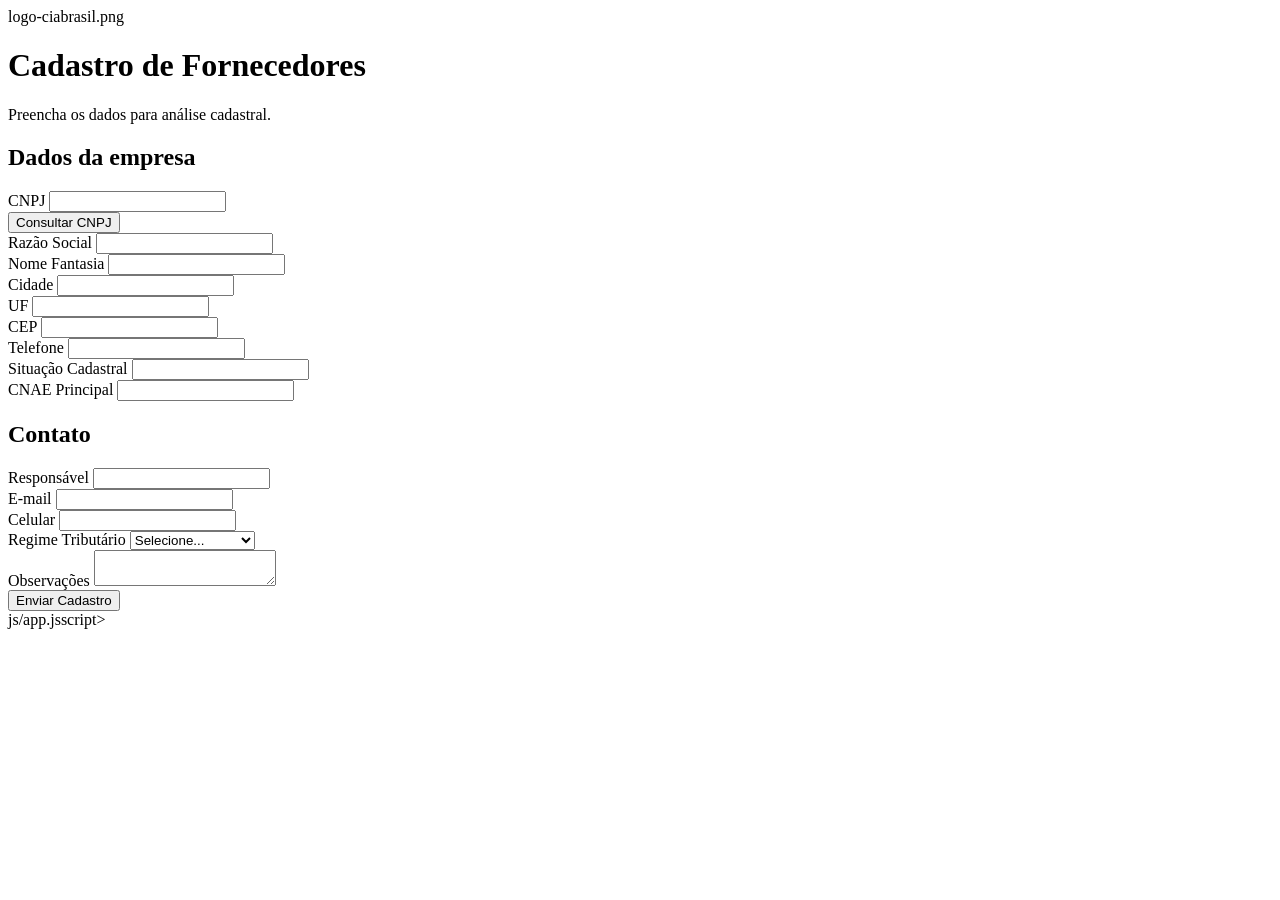
==== index.html @ 3d883222 "Fix HTML structure and remove duplicates Removed duplicate meta tags and fixed link tag syntax." ====
<!DOCTYPE html>
<html lang="pt-BR">

<head>
    <meta charset="UTF-8">
    <meta name="viewport" content="width=device-width, initial-scale=1.0">

    <title>Cadastro de Fornecedores - Ciabrasil</title>

    <linktyle.css
</head>

<body>

<div class="container">

    <div class="topo">

        logo-ciabrasil.png

        <div>
            <h1>Cadastro de Fornecedores</h1>

            <div class="subtitulo">
                Preencha os dados para análise cadastral.
            </div>
        </div>

    </div>

    <h2>Dados da empresa</h2>

    <div class="grid">

        <div class="full">
            <label>CNPJ</label>
            <input id="cnpj">
        </div>

        <div class="full">
            <button
                class="btn-consultar"
                onclick="consultarCNPJ()">
                Consultar CNPJ
            </button>
        </div>

        <div class="full">
            <label>Razão Social</label>
            <input id="razaoSocial" readonly>
        </div>

        <div class="full">
            <label>Nome Fantasia</label>
            <input id="nomeFantasia" readonly>
        </div>

        <div>
            <label>Cidade</label>
            <input id="cidade" readonly>
        </div>

        <div>
            <label>UF</label>
            <input id="uf" readonly>
        </div>

        <div>
            <label>CEP</label>
            <input id="cep" readonly>
        </div>

        <div>
            <label>Telefone</label>
            <input id="telefone" readonly>
        </div>

        <div class="full">
            <label>Situação Cadastral</label>
            <input id="situacao" readonly>
        </div>

        <div class="full">
            <label>CNAE Principal</label>
            <input id="cnae" readonly>
        </div>

    </div>

    <h2>Contato</h2>

    <div class="grid">

        <div>
            <label>Responsável</label>
            <input id="responsavel">
        </div>

        <div>
            <label>E-mail</label>
            <input id="email">
        </div>

        <div>
            <label>Celular</label>
            <input id="celular">
        </div>

        <div>
            <label>Regime Tributário</label>

            <select id="regime">
                <option>Selecione...</option>
                <option>Simples Nacional</option>
                <option>Lucro Presumido</option>
                <option>Lucro Real</option>
            </select>

        </div>

        <div class="full">
            <label>Observações</label>
            <textarea id="observacoes"></textarea>
        </div>

    </div>

    <button class="btn-enviar">
        Enviar Cadastro
    </button>

</div>

js/app.jsscript>

</body>
</html>
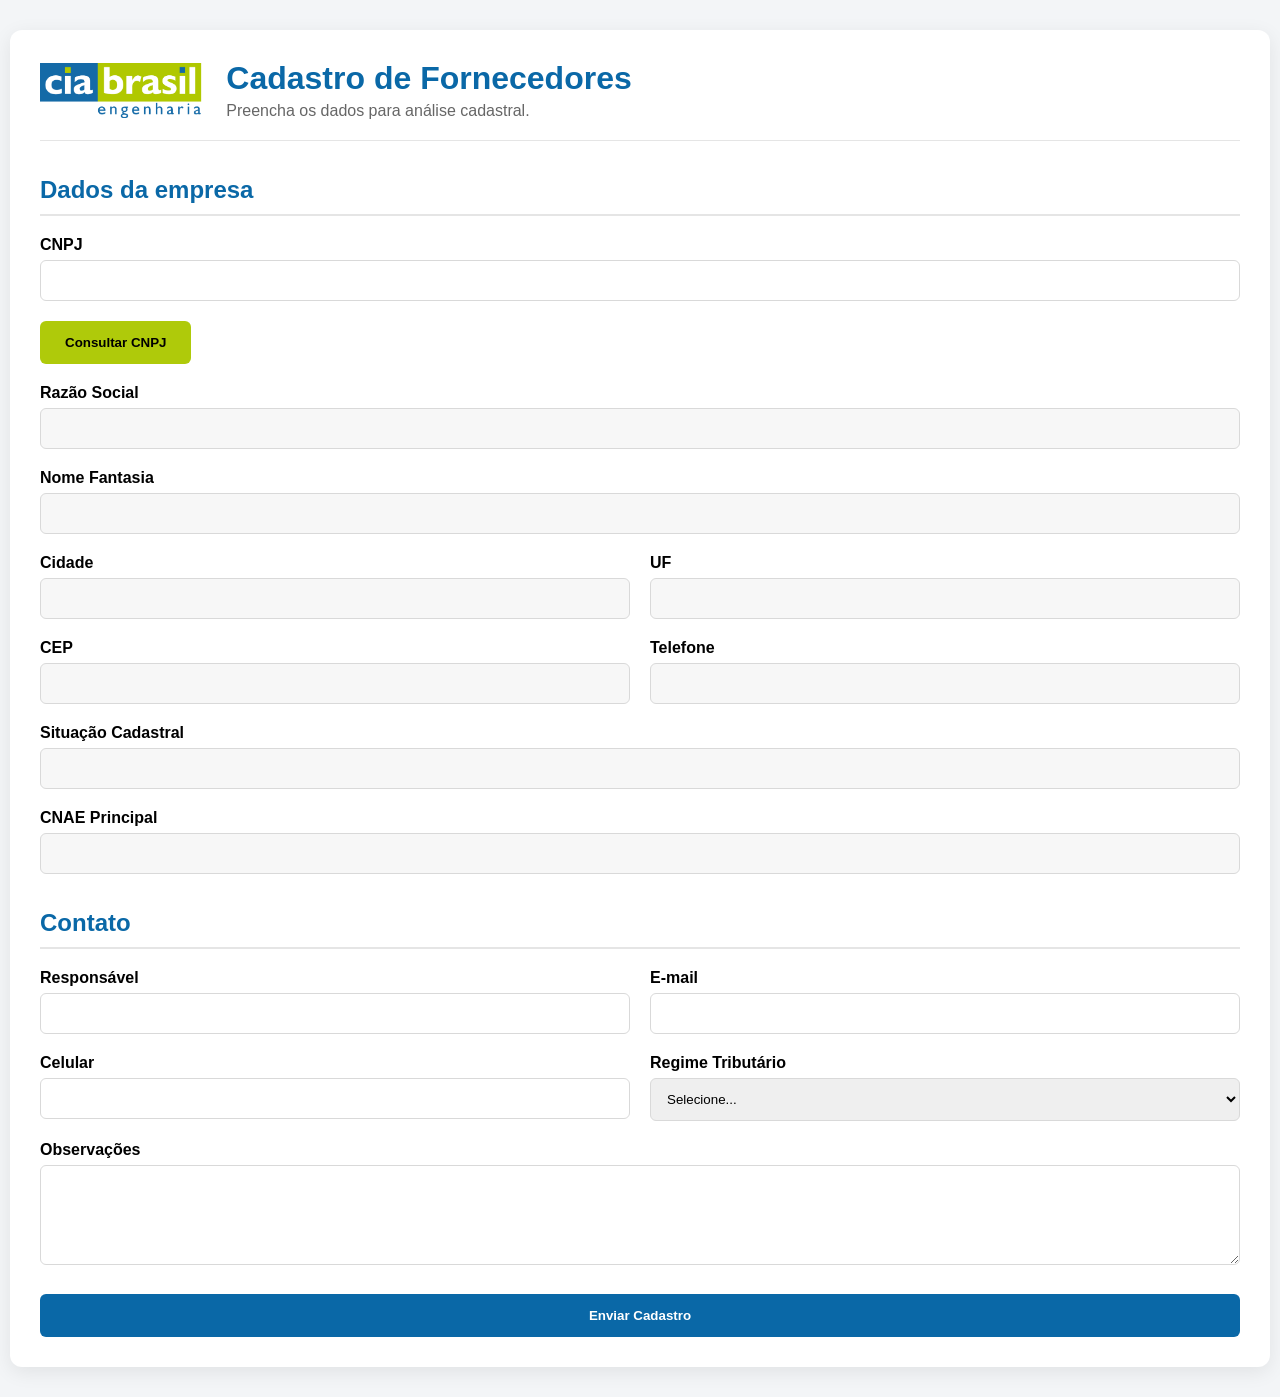
==== commit 5050265b: "Fix HTML structure and link stylesheet" ====
--- a/index.html
+++ b/index.html
@@ -1,42 +1,28 @@
 <!DOCTYPE html>
 <html lang="pt-BR">
-
 <head>
     <meta charset="UTF-8">
     <meta name="viewport" content="width=device-width, initial-scale=1.0">
-
     <title>Cadastro de Fornecedores - Ciabrasil</title>
-
-    <linktyle.css
+    <link rel="stylesheet" href="css/style.css">
 </head>
-
 <body>
-
 <div class="container">
-
     <div class="topo">
-
-        logo-ciabrasil.png
-
+        <img src="logo-ciabrasil.png" alt="Ciabrasil">
         <div>
             <h1>Cadastro de Fornecedores</h1>
-
             <div class="subtitulo">
                 Preencha os dados para análise cadastral.
             </div>
         </div>
-
     </div>
-
     <h2>Dados da empresa</h2>
-
     <div class="grid">
-
         <div class="full">
             <label>CNPJ</label>
             <input id="cnpj">
         </div>
-
         <div class="full">
             <button
                 class="btn-consultar"
@@ -44,94 +30,71 @@
                 Consultar CNPJ
             </button>
         </div>
-
         <div class="full">
             <label>Razão Social</label>
             <input id="razaoSocial" readonly>
         </div>
-
         <div class="full">
             <label>Nome Fantasia</label>
             <input id="nomeFantasia" readonly>
         </div>
-
         <div>
             <label>Cidade</label>
             <input id="cidade" readonly>
         </div>
-
         <div>
             <label>UF</label>
             <input id="uf" readonly>
         </div>
-
         <div>
             <label>CEP</label>
             <input id="cep" readonly>
         </div>
-
         <div>
             <label>Telefone</label>
             <input id="telefone" readonly>
         </div>
-
         <div class="full">
             <label>Situação Cadastral</label>
             <input id="situacao" readonly>
         </div>
-
         <div class="full">
             <label>CNAE Principal</label>
             <input id="cnae" readonly>
         </div>
-
     </div>
-
     <h2>Contato</h2>
-
     <div class="grid">
-
         <div>
             <label>Responsável</label>
             <input id="responsavel">
         </div>
-
         <div>
             <label>E-mail</label>
             <input id="email">
         </div>
-
         <div>
             <label>Celular</label>
             <input id="celular">
         </div>
-
         <div>
             <label>Regime Tributário</label>
-
             <select id="regime">
                 <option>Selecione...</option>
                 <option>Simples Nacional</option>
                 <option>Lucro Presumido</option>
                 <option>Lucro Real</option>
             </select>
-
         </div>
-
         <div class="full">
             <label>Observações</label>
             <textarea id="observacoes"></textarea>
         </div>
-
     </div>
-
     <button class="btn-enviar">
         Enviar Cadastro
     </button>
-
 </div>
-
-js/app.jsscript>
-
+<script src="js/app.js"></script>
 </body>
 </html>
--- a/css/style.css
+++ b/css/style.css
@@ -0,0 +1,121 @@
+:root{
+    --azul:#0A68A7;
+    --verde:#AFCA0A;
+}
+
+body{
+    background:#f3f5f7;
+    font-family:Segoe UI, Arial, sans-serif;
+    margin:0;
+}
+
+.container{
+    max-width:1200px;
+    margin:30px auto;
+    background:white;
+    padding:30px;
+    border-radius:12px;
+    box-shadow:0 5px 20px rgba(0,0,0,.08);
+}
+
+.topo{
+    display:flex;
+    align-items:center;
+    gap:20px;
+    border-bottom:1px solid #e5e5e5;
+    padding-bottom:20px;
+    margin-bottom:30px;
+}
+
+.topo img{
+    height:55px;
+    width:auto;
+}
+
+.topo h1{
+    margin:0;
+    color:var(--azul);
+}
+
+.subtitulo{
+    color:#666;
+    margin-top:5px;
+}
+
+h2{
+    color:var(--azul);
+    border-bottom:2px solid #e5e5e5;
+    padding-bottom:10px;
+    margin-top:35px;
+}
+
+.grid{
+    display:grid;
+    grid-template-columns:1fr 1fr;
+    gap:20px;
+}
+
+.full{
+    grid-column:1 / 3;
+}
+
+label{
+    display:block;
+    margin-bottom:6px;
+    font-weight:600;
+}
+
+input,
+select,
+textarea{
+    width:100%;
+    padding:12px;
+    border:1px solid #d9d9d9;
+    border-radius:6px;
+    box-sizing:border-box;
+}
+
+input[readonly]{
+    background:#f7f7f7;
+    color:#555;
+}
+
+textarea{
+    min-height:100px;
+}
+
+button{
+    border:none;
+    padding:14px 25px;
+    border-radius:6px;
+    cursor:pointer;
+    font-weight:bold;
+}
+
+.btn-consultar{
+    background:var(--verde);
+}
+
+.btn-enviar{
+    background:var(--azul);
+    color:white;
+    width:100%;
+    margin-top:25px;
+}
+
+@media(max-width:768px){
+
+    .grid{
+        grid-template-columns:1fr;
+    }
+
+    .full{
+        grid-column:auto;
+    }
+
+    .topo{
+        flex-direction:column;
+        text-align:center;
+    }
+
+}
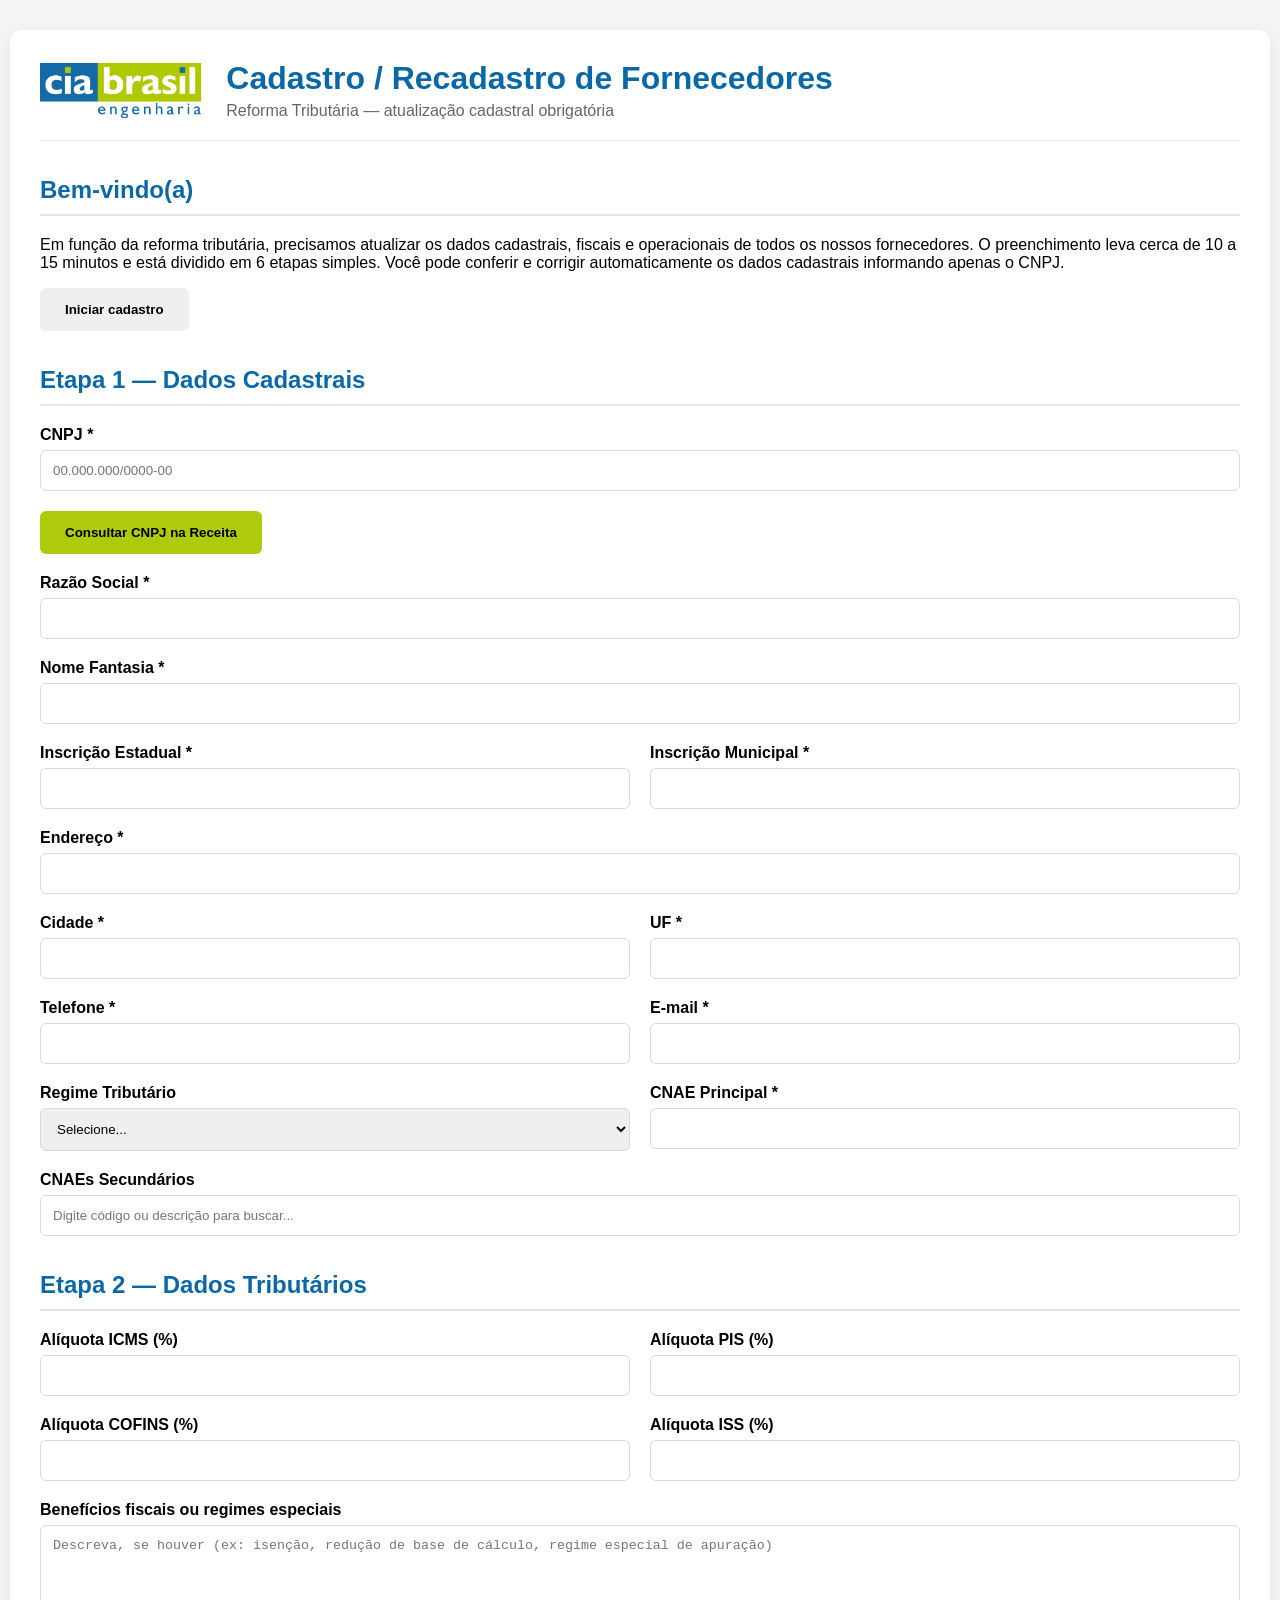
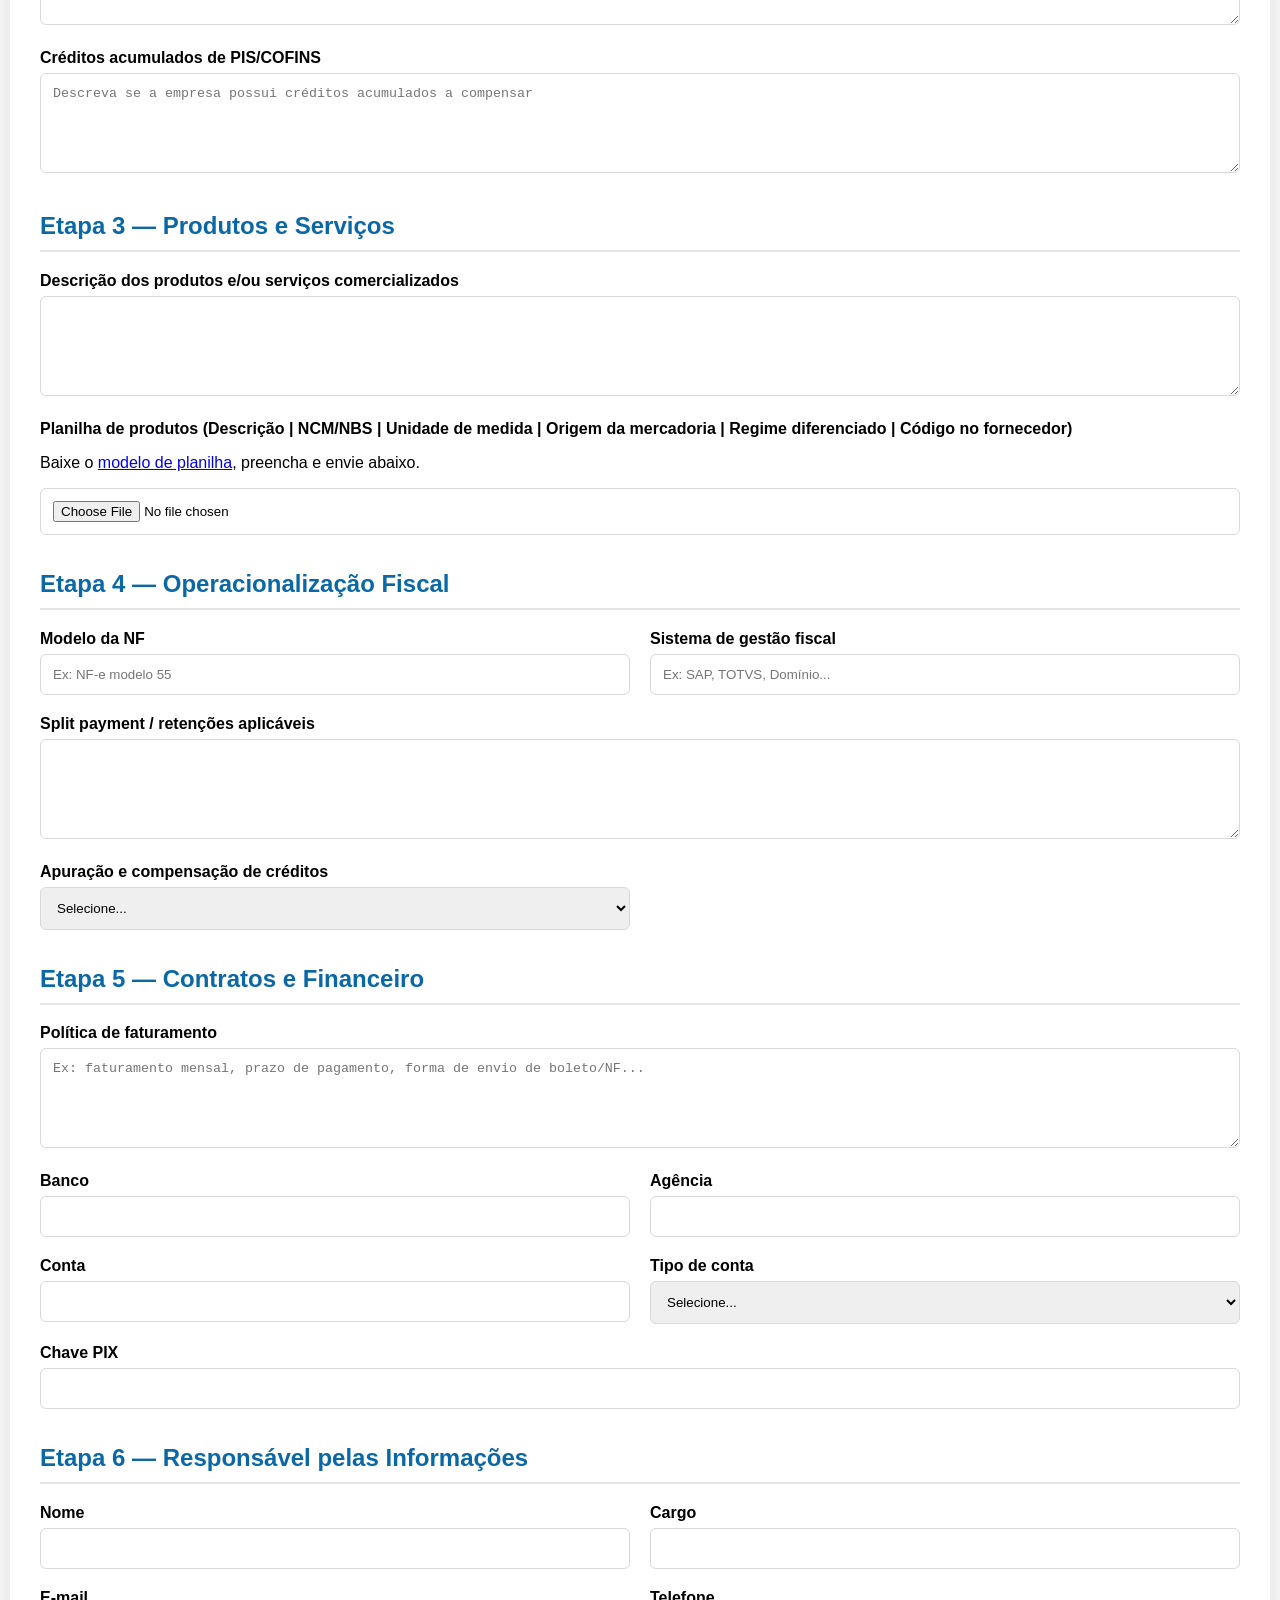
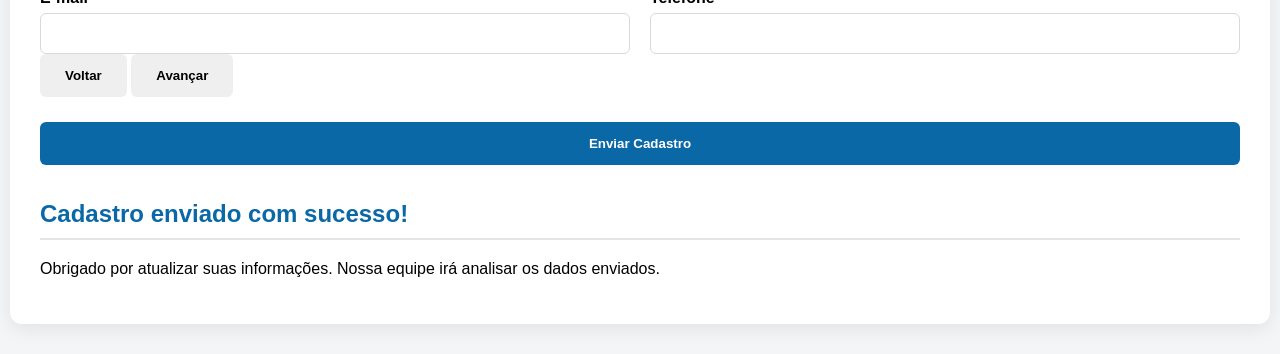
==== commit 0b76b119: "Revise supplier registration form for tax updates Updated the supplier registration form with new se" ====
--- a/index.html
+++ b/index.html
@@ -1,99 +1,195 @@
 <!DOCTYPE html>
 <html lang="pt-BR">
 <head>
-    <meta charset="UTF-8">
-    <meta name="viewport" content="width=device-width, initial-scale=1.0">
-    <title>Cadastro de Fornecedores - Ciabrasil</title>
-    <link rel="stylesheet" href="css/style.css">
+<meta charset="UTF-8">
+<meta name="viewport" content="width=device-width, initial-scale=1.0">
+<title>Cadastro de Fornecedores - Ciabrasil</title>
+<link rel="stylesheet" href="css/style.css">
 </head>
 <body>
 <div class="container">
+
     <div class="topo">
         <img src="logo-ciabrasil.png" alt="Ciabrasil">
         <div>
-            <h1>Cadastro de Fornecedores</h1>
-            <div class="subtitulo">
-                Preencha os dados para análise cadastral.
-            </div>
+            <h1>Cadastro / Recadastro de Fornecedores</h1>
+            <div class="subtitulo">Reforma Tributária — atualização cadastral obrigatória</div>
         </div>
     </div>
-    <h2>Dados da empresa</h2>
-    <div class="grid">
-        <div class="full">
-            <label>CNPJ</label>
-            <input id="cnpj">
-        </div>
-        <div class="full">
-            <button
-                class="btn-consultar"
-                onclick="consultarCNPJ()">
-                Consultar CNPJ
-            </button>
-        </div>
-        <div class="full">
-            <label>Razão Social</label>
-            <input id="razaoSocial" readonly>
-        </div>
-        <div class="full">
-            <label>Nome Fantasia</label>
-            <input id="nomeFantasia" readonly>
-        </div>
-        <div>
-            <label>Cidade</label>
-            <input id="cidade" readonly>
-        </div>
-        <div>
-            <label>UF</label>
-            <input id="uf" readonly>
-        </div>
-        <div>
-            <label>CEP</label>
-            <input id="cep" readonly>
-        </div>
-        <div>
-            <label>Telefone</label>
-            <input id="telefone" readonly>
-        </div>
-        <div class="full">
-            <label>Situação Cadastral</label>
-            <input id="situacao" readonly>
-        </div>
-        <div class="full">
-            <label>CNAE Principal</label>
-            <input id="cnae" readonly>
-        </div>
+
+    <!-- TELA DE BOAS-VINDAS -->
+    <div id="tela-boas-vindas" class="tela">
+        <h2>Bem-vindo(a)</h2>
+        <p class="texto-intro">
+            Em função da reforma tributária, precisamos atualizar os dados cadastrais, fiscais e
+            operacionais de todos os nossos fornecedores. O preenchimento leva cerca de 10 a 15 minutos
+            e está dividido em 6 etapas simples. Você pode conferir e corrigir automaticamente os dados
+            cadastrais informando apenas o CNPJ.
+        </p>
+        <button class="btn-primario" onclick="irParaFormulario()">Iniciar cadastro</button>
     </div>
-    <h2>Contato</h2>
-    <div class="grid">
-        <div>
-            <label>Responsável</label>
-            <input id="responsavel">
-        </div>
-        <div>
-            <label>E-mail</label>
-            <input id="email">
-        </div>
-        <div>
-            <label>Celular</label>
-            <input id="celular">
-        </div>
-        <div>
-            <label>Regime Tributário</label>
-            <select id="regime">
-                <option>Selecione...</option>
-                <option>Simples Nacional</option>
-                <option>Lucro Presumido</option>
-                <option>Lucro Real</option>
-            </select>
-        </div>
-        <div class="full">
-            <label>Observações</label>
-            <textarea id="observacoes"></textarea>
-        </div>
+
+    <!-- FORMULÁRIO -->
+    <div id="tela-formulario" class="tela oculto">
+
+        <div class="stepper" id="stepper"></div>
+
+        <form id="form-cadastro">
+
+            <!-- ETAPA 1 -->
+            <section class="step" data-step="1">
+                <h2>Etapa 1 — Dados Cadastrais</h2>
+
+                <div class="grid">
+                    <div class="full">
+                        <label>CNPJ *</label>
+                        <input id="cnpj" required maxlength="18" placeholder="00.000.000/0000-00">
+                    </div>
+                    <div class="full">
+                        <button type="button" class="btn-consultar" onclick="consultarCNPJ()">Consultar CNPJ na Receita</button>
+                        <span id="statusConsulta" class="status-consulta"></span>
+                    </div>
+
+                    <div class="full"><label>Razão Social *</label><input id="razaoSocial" required></div>
+                    <div class="full"><label>Nome Fantasia *</label><input id="nomeFantasia" required></div>
+
+                    <div><label>Inscrição Estadual *</label><input id="inscricaoEstadual" required></div>
+                    <div><label>Inscrição Municipal *</label><input id="inscricaoMunicipal" required></div>
+
+                    <div class="full"><label>Endereço *</label><input id="endereco" required></div>
+                    <div><label>Cidade *</label><input id="cidade" required></div>
+                    <div><label>UF *</label><input id="uf" required maxlength="2"></div>
+
+                    <div><label>Telefone *</label><input id="telefone" required></div>
+                    <div><label>E-mail *</label><input id="email" type="email" required></div>
+
+                    <div>
+                        <label>Regime Tributário</label>
+                        <select id="regime">
+                            <option value="">Selecione...</option>
+                            <option>Simples Nacional</option>
+                            <option>Lucro Presumido</option>
+                            <option>Lucro Real</option>
+                        </select>
+                    </div>
+                    <div><label>CNAE Principal *</label><input id="cnaePrincipal" required></div>
+
+                    <div class="full">
+                        <label>CNAEs Secundários</label>
+                        <input id="buscaCnaeSecundario" placeholder="Digite código ou descrição para buscar...">
+                        <div id="listaSugestoesCnae" class="sugestoes oculto"></div>
+                        <div id="chipsCnaeSecundario" class="chips"></div>
+                    </div>
+                </div>
+            </section>
+
+            <!-- ETAPA 2 -->
+            <section class="step oculto" data-step="2">
+                <h2>Etapa 2 — Dados Tributários</h2>
+                <div class="grid">
+                    <div><label>Alíquota ICMS (%)</label><input id="aliquotaIcms" type="number" step="0.01"></div>
+                    <div><label>Alíquota PIS (%)</label><input id="aliquotaPis" type="number" step="0.01"></div>
+                    <div><label>Alíquota COFINS (%)</label><input id="aliquotaCofins" type="number" step="0.01"></div>
+                    <div><label>Alíquota ISS (%)</label><input id="aliquotaIss" type="number" step="0.01"></div>
+
+                    <div class="full">
+                        <label>Benefícios fiscais ou regimes especiais</label>
+                        <textarea id="beneficiosFiscais" placeholder="Descreva, se houver (ex: isenção, redução de base de cálculo, regime especial de apuração)"></textarea>
+                    </div>
+                    <div class="full">
+                        <label>Créditos acumulados de PIS/COFINS</label>
+                        <textarea id="creditosAcumulados" placeholder="Descreva se a empresa possui créditos acumulados a compensar"></textarea>
+                    </div>
+                </div>
+            </section>
+
+            <!-- ETAPA 3 -->
+            <section class="step oculto" data-step="3">
+                <h2>Etapa 3 — Produtos e Serviços</h2>
+                <div class="grid">
+                    <div class="full">
+                        <label>Descrição dos produtos e/ou serviços comercializados</label>
+                        <textarea id="descricaoProdutos"></textarea>
+                    </div>
+                    <div class="full">
+                        <label>Planilha de produtos (Descrição | NCM/NBS | Unidade de medida | Origem da mercadoria | Regime diferenciado | Código no fornecedor)</label>
+                        <p class="ajuda">
+                            Baixe o <a href="modelo-ncm.xlsx" download>modelo de planilha</a>, preencha e envie abaixo.
+                        </p>
+                        <input id="planilhaProdutos" type="file" accept=".xlsx,.xls,.csv">
+                        <span id="nomeArquivoProdutos" class="status-consulta"></span>
+                    </div>
+                </div>
+            </section>
+
+            <!-- ETAPA 4 -->
+            <section class="step oculto" data-step="4">
+                <h2>Etapa 4 — Operacionalização Fiscal</h2>
+                <div class="grid">
+                    <div><label>Modelo da NF</label><input id="modeloNf" placeholder="Ex: NF-e modelo 55"></div>
+                    <div><label>Sistema de gestão fiscal</label><input id="sistemaGestaoFiscal" placeholder="Ex: SAP, TOTVS, Domínio..."></div>
+                    <div class="full">
+                        <label>Split payment / retenções aplicáveis</label>
+                        <textarea id="splitPayment"></textarea>
+                    </div>
+                    <div>
+                        <label>Apuração e compensação de créditos</label>
+                        <select id="apuracaoCreditos">
+                            <option value="">Selecione...</option>
+                            <option>Manual</option>
+                            <option>Automática</option>
+                        </select>
+                    </div>
+                </div>
+            </section>
+
+            <!-- ETAPA 5 -->
+            <section class="step oculto" data-step="5">
+                <h2>Etapa 5 — Contratos e Financeiro</h2>
+                <div class="grid">
+                    <div class="full">
+                        <label>Política de faturamento</label>
+                        <textarea id="politicaFaturamento" placeholder="Ex: faturamento mensal, prazo de pagamento, forma de envio de boleto/NF..."></textarea>
+                    </div>
+                    <div><label>Banco</label><input id="banco"></div>
+                    <div><label>Agência</label><input id="agencia"></div>
+                    <div><label>Conta</label><input id="conta"></div>
+                    <div><label>Tipo de conta</label>
+                        <select id="tipoConta">
+                            <option value="">Selecione...</option>
+                            <option>Corrente</option>
+                            <option>Poupança</option>
+                        </select>
+                    </div>
+                    <div class="full"><label>Chave PIX</label><input id="chavePix"></div>
+                </div>
+            </section>
+
+            <!-- ETAPA 6 -->
+            <section class="step oculto" data-step="6">
+                <h2>Etapa 6 — Responsável pelas Informações</h2>
+                <div class="grid">
+                    <div><label>Nome</label><input id="respNome"></div>
+                    <div><label>Cargo</label><input id="respCargo"></div>
+                    <div><label>E-mail</label><input id="respEmail" type="email"></div>
+                    <div><label>Telefone</label><input id="respTelefone"></div>
+                </div>
+            </section>
+
+            <div class="navegacao">
+                <button type="button" id="btnVoltar" class="btn-secundario" onclick="mudarEtapa(-1)">Voltar</button>
+                <button type="button" id="btnAvancar" class="btn-primario" onclick="mudarEtapa(1)">Avançar</button>
+                <button type="button" id="btnEnviar" class="btn-enviar oculto" onclick="enviarFormulario()">Enviar Cadastro</button>
+            </div>
+        </form>
     </div>
-    <button class="btn-enviar">
-        Enviar Cadastro
-    </button>
+
+    <!-- TELA DE CONFIRMAÇÃO -->
+    <div id="tela-sucesso" class="tela oculto">
+        <h2>Cadastro enviado com sucesso!</h2>
+        <p class="texto-intro">Obrigado por atualizar suas informações. Nossa equipe irá analisar os dados enviados.</p>
+    </div>
+
 </div>
 <script src="js/app.js"></script>
 </body>
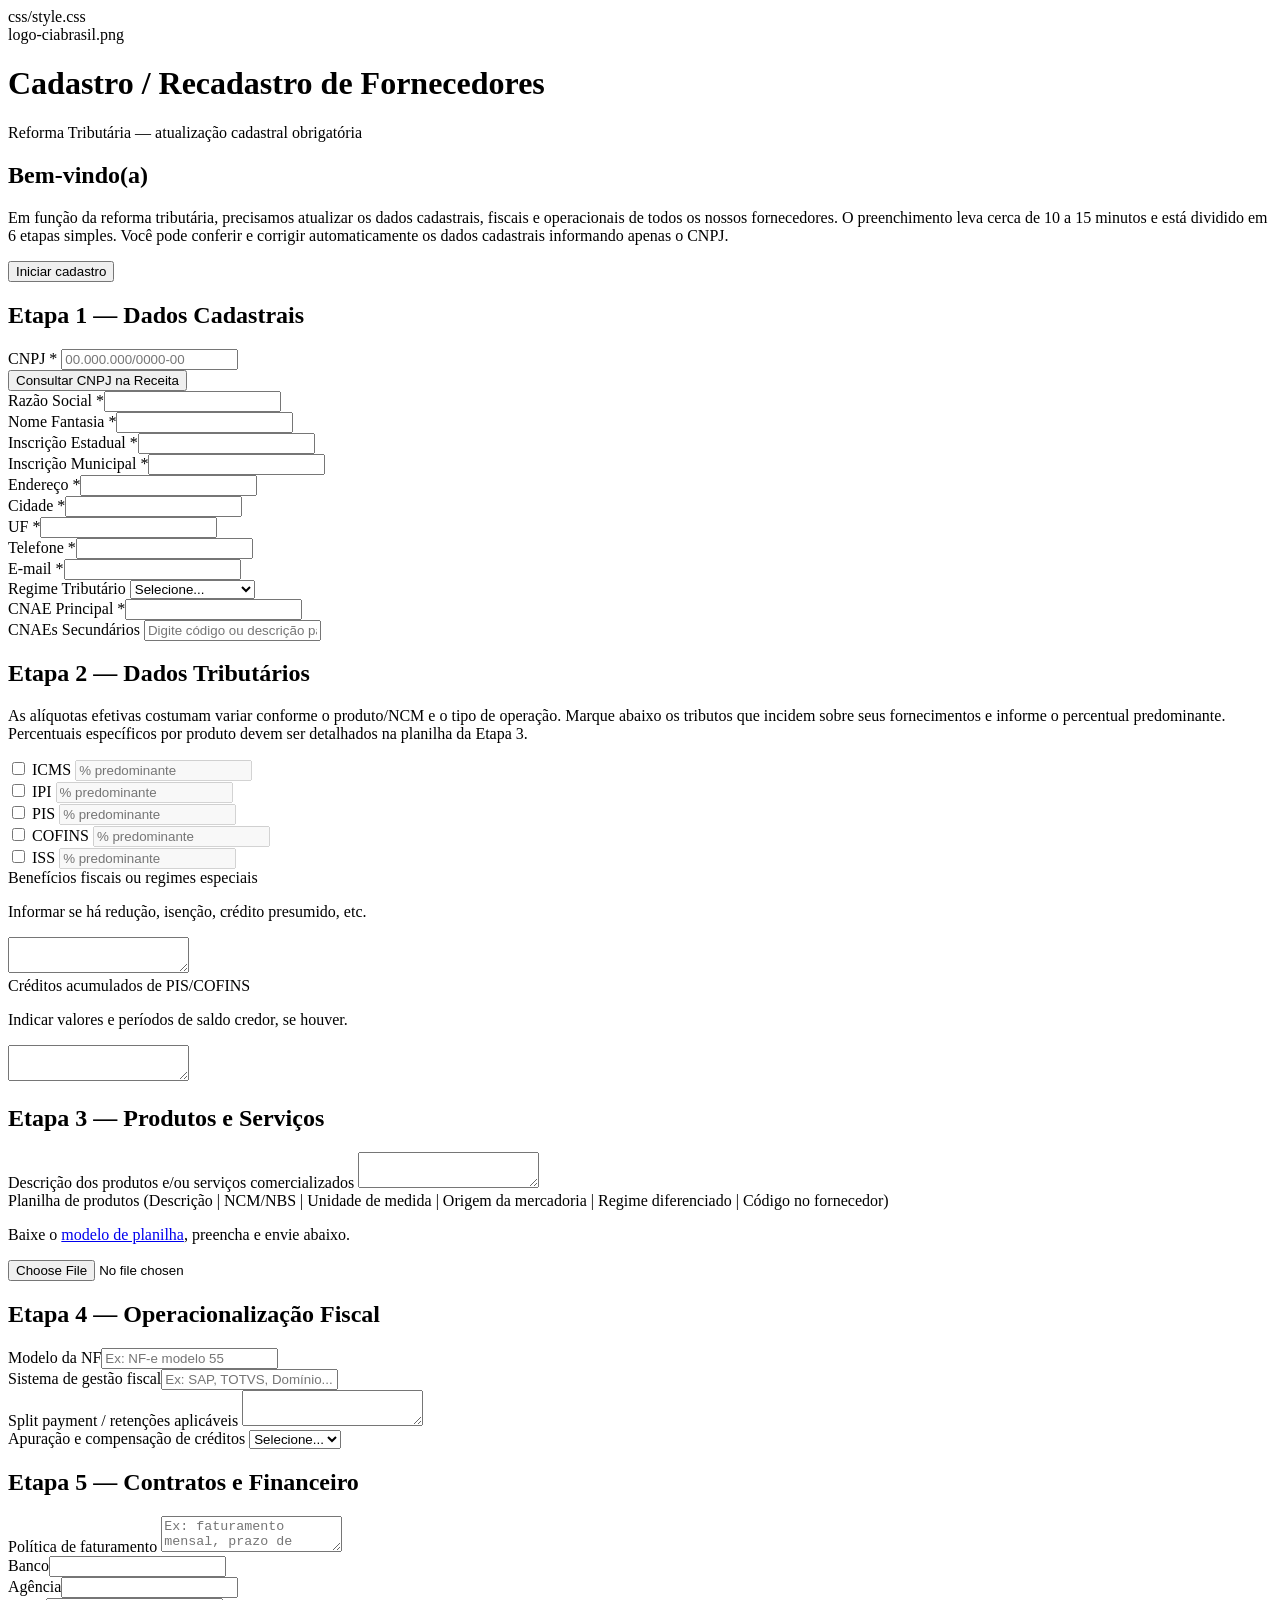
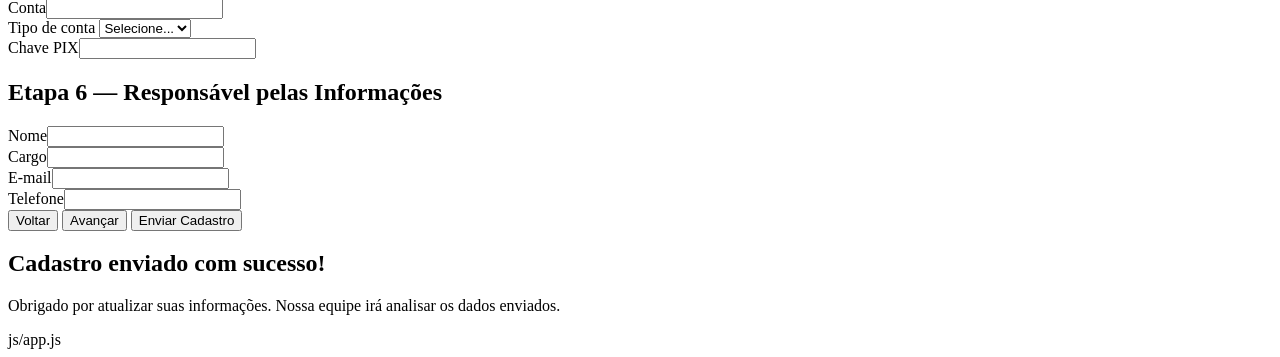
==== commit 868673ee: "Update index.html with new form fields and styles" ====
--- a/index.html
+++ b/index.html
@@ -4,13 +4,13 @@
 <meta charset="UTF-8">
 <meta name="viewport" content="width=device-width, initial-scale=1.0">
 <title>Cadastro de Fornecedores - Ciabrasil</title>
-<link rel="stylesheet" href="css/style.css">
+css/style.css
 </head>
 <body>
 <div class="container">
 
     <div class="topo">
-        <img src="logo-ciabrasil.png" alt="Ciabrasil">
+        logo-ciabrasil.png
         <div>
             <h1>Cadastro / Recadastro de Fornecedores</h1>
             <div class="subtitulo">Reforma Tributária — atualização cadastral obrigatória</div>
@@ -86,19 +86,47 @@
             <!-- ETAPA 2 -->
             <section class="step oculto" data-step="2">
                 <h2>Etapa 2 — Dados Tributários</h2>
-                <div class="grid">
-                    <div><label>Alíquota ICMS (%)</label><input id="aliquotaIcms" type="number" step="0.01"></div>
-                    <div><label>Alíquota PIS (%)</label><input id="aliquotaPis" type="number" step="0.01"></div>
-                    <div><label>Alíquota COFINS (%)</label><input id="aliquotaCofins" type="number" step="0.01"></div>
-                    <div><label>Alíquota ISS (%)</label><input id="aliquotaIss" type="number" step="0.01"></div>
-
+
+                <p class="info-tributos">
+                    As alíquotas efetivas costumam variar conforme o produto/NCM e o tipo de operação.
+                    Marque abaixo os tributos que incidem sobre seus fornecimentos e informe o
+                    percentual predominante. Percentuais específicos por produto devem ser detalhados
+                    na planilha da Etapa 3.
+                </p>
+
+                <div class="tributos">
+                    <div class="tributo-linha">
+                        <label class="check"><input type="checkbox" class="chk-tributo" data-alvo="aliquotaIcms"> ICMS</label>
+                        <input id="aliquotaIcms" class="pct" type="number" step="0.01" placeholder="% predominante" disabled>
+                    </div>
+                    <div class="tributo-linha">
+                        <label class="check"><input type="checkbox" class="chk-tributo" data-alvo="aliquotaIpi"> IPI</label>
+                        <input id="aliquotaIpi" class="pct" type="number" step="0.01" placeholder="% predominante" disabled>
+                    </div>
+                    <div class="tributo-linha">
+                        <label class="check"><input type="checkbox" class="chk-tributo" data-alvo="aliquotaPis"> PIS</label>
+                        <input id="aliquotaPis" class="pct" type="number" step="0.01" placeholder="% predominante" disabled>
+                    </div>
+                    <div class="tributo-linha">
+                        <label class="check"><input type="checkbox" class="chk-tributo" data-alvo="aliquotaCofins"> COFINS</label>
+                        <input id="aliquotaCofins" class="pct" type="number" step="0.01" placeholder="% predominante" disabled>
+                    </div>
+                    <div class="tributo-linha">
+                        <label class="check"><input type="checkbox" class="chk-tributo" data-alvo="aliquotaIss"> ISS</label>
+                        <input id="aliquotaIss" class="pct" type="number" step="0.01" placeholder="% predominante" disabled>
+                    </div>
+                </div>
+
+                <div class="grid">
                     <div class="full">
                         <label>Benefícios fiscais ou regimes especiais</label>
-                        <textarea id="beneficiosFiscais" placeholder="Descreva, se houver (ex: isenção, redução de base de cálculo, regime especial de apuração)"></textarea>
+                        <p class="ajuda">Informar se há redução, isenção, crédito presumido, etc.</p>
+                        <textarea id="beneficiosFiscais"></textarea>
                     </div>
                     <div class="full">
                         <label>Créditos acumulados de PIS/COFINS</label>
-                        <textarea id="creditosAcumulados" placeholder="Descreva se a empresa possui créditos acumulados a compensar"></textarea>
+                        <p class="ajuda">Indicar valores e períodos de saldo credor, se houver.</p>
+                        <textarea id="creditosAcumulados"></textarea>
                     </div>
                 </div>
             </section>
@@ -191,6 +219,6 @@
     </div>
 
 </div>
-<script src="js/app.js"></script>
+js/app.js
 </body>
 </html>
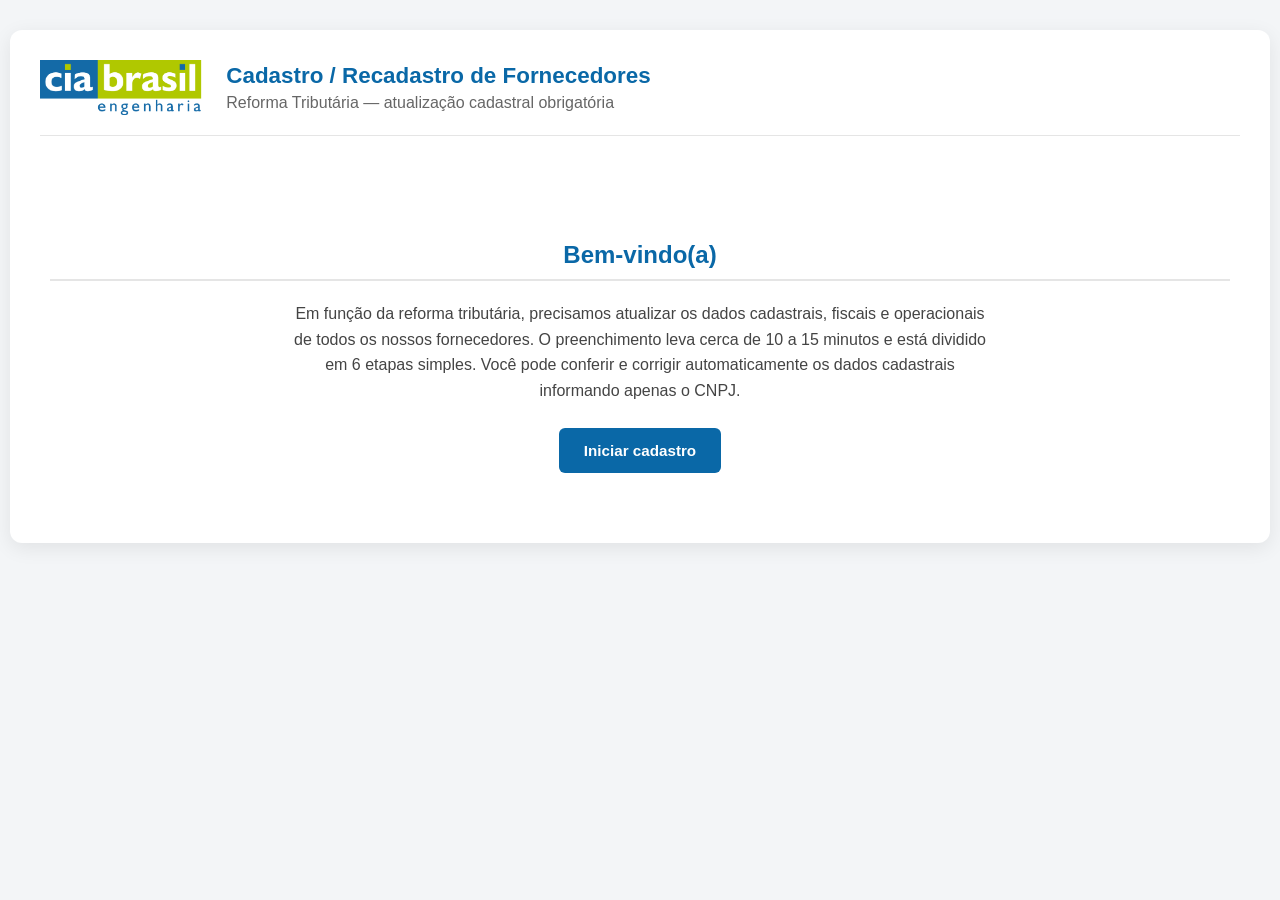
==== commit fdabe95c: "Update HTML to include logo and script links" ====
--- a/index.html
+++ b/index.html
@@ -4,13 +4,13 @@
 <meta charset="UTF-8">
 <meta name="viewport" content="width=device-width, initial-scale=1.0">
 <title>Cadastro de Fornecedores - Ciabrasil</title>
-css/style.css
+<link rel="stylesheet" href="css/style.css">
 </head>
 <body>
 <div class="container">
 
-    <div class="topo">
-        logo-ciabrasil.png
+<div class="topo">
+<img src="logo-ciabrasil.png" alt="Ciabrasil">
         <div>
             <h1>Cadastro / Recadastro de Fornecedores</h1>
             <div class="subtitulo">Reforma Tributária — atualização cadastral obrigatória</div>
@@ -219,6 +219,6 @@
     </div>
 
 </div>
-js/app.js
+<script src="js/app.js"></script>
 </body>
 </html>
--- a/css/style.css
+++ b/css/style.css
@@ -0,0 +1,300 @@
+:root{
+    --azul:#0A68A7;
+    --verde:#AFCA0A;
+}
+body{
+    background:#f3f5f7;
+    font-family:Segoe UI, Arial, sans-serif;
+    margin:0;
+}
+.container{
+    max-width:1200px;
+    margin:30px auto;
+    background:white;
+    padding:30px;
+    border-radius:12px;
+    box-shadow:0 5px 20px rgba(0,0,0,.08);
+}
+.topo{
+    display:flex;
+    align-items:center;
+    gap:20px;
+    border-bottom:1px solid #e5e5e5;
+    padding-bottom:20px;
+    margin-bottom:30px;
+}
+.topo img{
+    height:55px;
+    width:auto;
+}
+.topo h1{
+    margin:0;
+    color:var(--azul);
+    font-size:1.4rem;
+}
+.subtitulo{
+    color:#666;
+    margin-top:5px;
+}
+h2{
+    color:var(--azul);
+    border-bottom:2px solid #e5e5e5;
+    padding-bottom:10px;
+    margin-top:35px;
+}
+.grid{
+    display:grid;
+    grid-template-columns:1fr 1fr;
+    gap:20px;
+}
+.full{
+    grid-column:1 / 3;
+}
+label{
+    display:block;
+    margin-bottom:6px;
+    font-weight:600;
+}
+input,
+select,
+textarea{
+    width:100%;
+    padding:12px;
+    border:1px solid #d9d9d9;
+    border-radius:6px;
+    box-sizing:border-box;
+    font-family:inherit;
+}
+input[readonly]{
+    background:#f7f7f7;
+    color:#555;
+}
+textarea{
+    min-height:90px;
+    resize:vertical;
+}
+button{
+    border:none;
+    padding:14px 25px;
+    border-radius:6px;
+    cursor:pointer;
+    font-weight:bold;
+    font-size:.95rem;
+}
+.btn-consultar{
+    background:var(--verde);
+    margin-top:4px;
+}
+.btn-primario{
+    background:var(--azul);
+    color:white;
+}
+.btn-secundario{
+    background:#e5e5e5;
+    color:#333;
+}
+.btn-enviar{
+    background:var(--verde);
+    color:#1a1a1a;
+}
+.status-consulta{
+    margin-left:12px;
+    font-size:.9rem;
+    color:#555;
+}
+
+/* Telas (boas-vindas / formulário / sucesso) */
+.tela.oculto{
+    display:none;
+}
+.texto-intro{
+    color:#444;
+    line-height:1.6;
+    max-width:700px;
+}
+#tela-boas-vindas,
+#tela-sucesso{
+    text-align:center;
+    padding:40px 10px;
+}
+#tela-boas-vindas .texto-intro,
+#tela-sucesso .texto-intro{
+    margin:0 auto 25px;
+}
+
+/* Stepper */
+.stepper{
+    display:flex;
+    justify-content:space-between;
+    margin-bottom:30px;
+    gap:6px;
+}
+.stepper-item{
+    flex:1;
+    text-align:center;
+    font-size:.75rem;
+    font-weight:600;
+    color:#aaa;
+    padding-bottom:10px;
+    border-bottom:4px solid #e5e5e5;
+}
+.stepper-item.ativo{
+    color:var(--azul);
+    border-bottom-color:var(--azul);
+}
+.stepper-item.concluido{
+    color:var(--verde);
+    border-bottom-color:var(--verde);
+}
+
+/* Etapas */
+.step.oculto{
+    display:none;
+}
+.ajuda{
+    font-size:.85rem;
+    color:#666;
+    margin:0 0 8px;
+}
+.ajuda a{
+    color:var(--azul);
+    font-weight:600;
+}
+
+/* Busca de CNAE secundário */
+.sugestoes{
+    border:1px solid #d9d9d9;
+    border-radius:6px;
+    margin-top:4px;
+    max-height:220px;
+    overflow-y:auto;
+    background:white;
+    position:relative;
+    z-index:5;
+}
+.sugestoes.oculto{
+    display:none;
+}
+.sugestoes div{
+    padding:10px 12px;
+    cursor:pointer;
+    font-size:.9rem;
+    border-bottom:1px solid #f0f0f0;
+}
+.sugestoes div:hover{
+    background:#f3f5f7;
+}
+.chips{
+    display:flex;
+    flex-wrap:wrap;
+    gap:8px;
+    margin-top:12px;
+}
+.chip{
+    background:#eef4fa;
+    border:1px solid var(--azul);
+    color:var(--azul);
+    padding:6px 10px;
+    border-radius:20px;
+    font-size:.85rem;
+    display:flex;
+    align-items:center;
+    gap:8px;
+}
+.chip button{
+    background:none;
+    border:none;
+    color:var(--azul);
+    font-weight:bold;
+    cursor:pointer;
+    padding:0;
+    line-height:1;
+    font-size:1rem;
+}
+
+/* ===== NOVO: Tributos aplicáveis (Etapa 2) ===== */
+.info-tributos{
+    background:#eef4fa;
+    border-left:4px solid var(--azul);
+    padding:12px 15px;
+    border-radius:6px;
+    font-size:.88rem;
+    color:#444;
+    line-height:1.5;
+    margin-bottom:20px;
+}
+.tributos{
+    display:flex;
+    flex-direction:column;
+    gap:12px;
+    margin-bottom:25px;
+}
+.tributo-linha{
+    display:flex;
+    align-items:center;
+    gap:15px;
+    padding:10px 14px;
+    border:1px solid #e5e5e5;
+    border-radius:6px;
+    background:#fafbfc;
+}
+.tributo-linha .check{
+    display:flex;
+    align-items:center;
+    gap:8px;
+    min-width:130px;
+    margin-bottom:0;
+    font-weight:600;
+    cursor:pointer;
+}
+.tributo-linha .check input{
+    width:auto;
+    margin:0;
+    cursor:pointer;
+}
+.tributo-linha .pct{
+    max-width:200px;
+}
+.tributo-linha .pct:disabled{
+    background:#f0f0f0;
+    color:#aaa;
+    cursor:not-allowed;
+}
+/* ===== FIM do bloco novo ===== */
+
+/* Navegação entre etapas */
+.navegacao{
+    display:flex;
+    justify-content:space-between;
+    margin-top:30px;
+    gap:12px;
+}
+.navegacao .btn-primario,
+.navegacao .btn-enviar{
+    margin-left:auto;
+}
+
+@media(max-width:768px){
+    .grid{
+        grid-template-columns:1fr;
+    }
+    .full{
+        grid-column:auto;
+    }
+    .topo{
+        flex-direction:column;
+        text-align:center;
+    }
+    .stepper-item{
+        font-size:.65rem;
+    }
+    /* NOVO: tributos empilhados no celular */
+    .tributo-linha{
+        flex-direction:column;
+        align-items:flex-start;
+    }
+    .tributo-linha .pct{
+        max-width:100%;
+        width:100%;
+    }
+}
